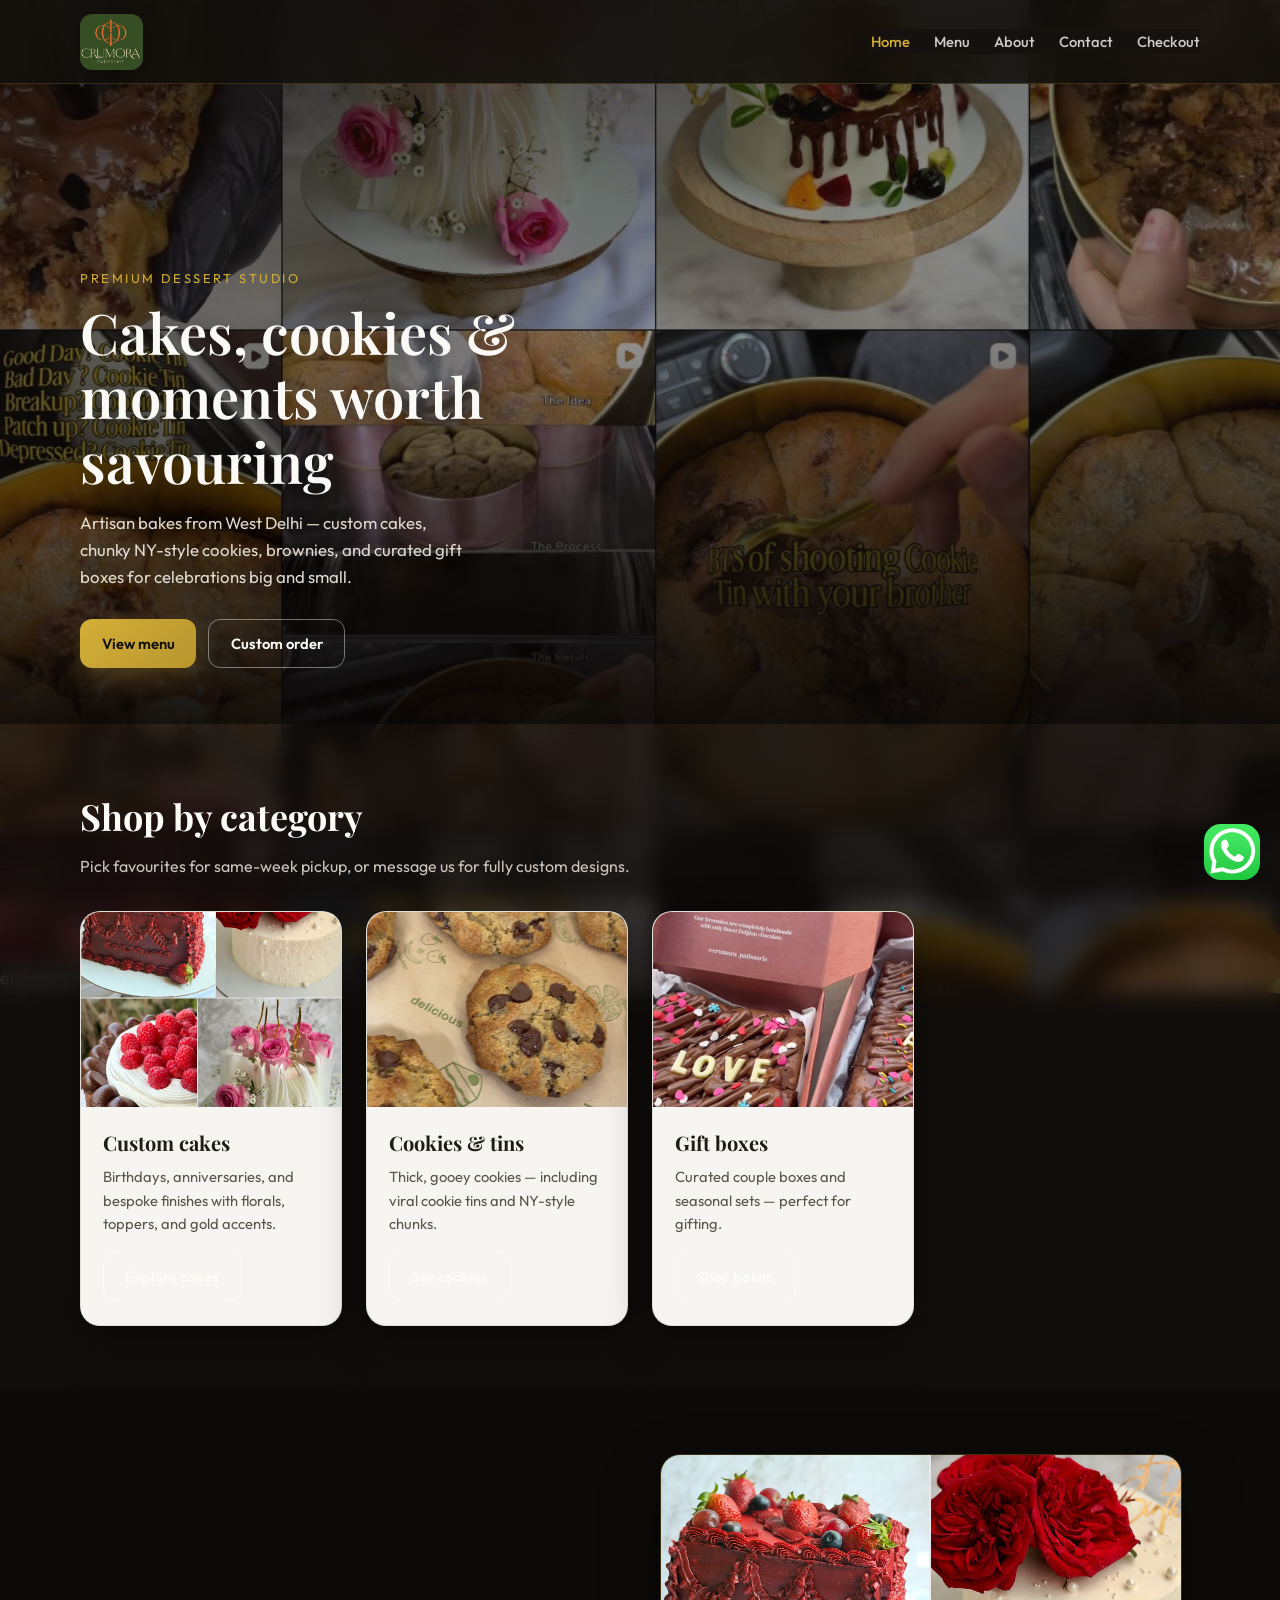
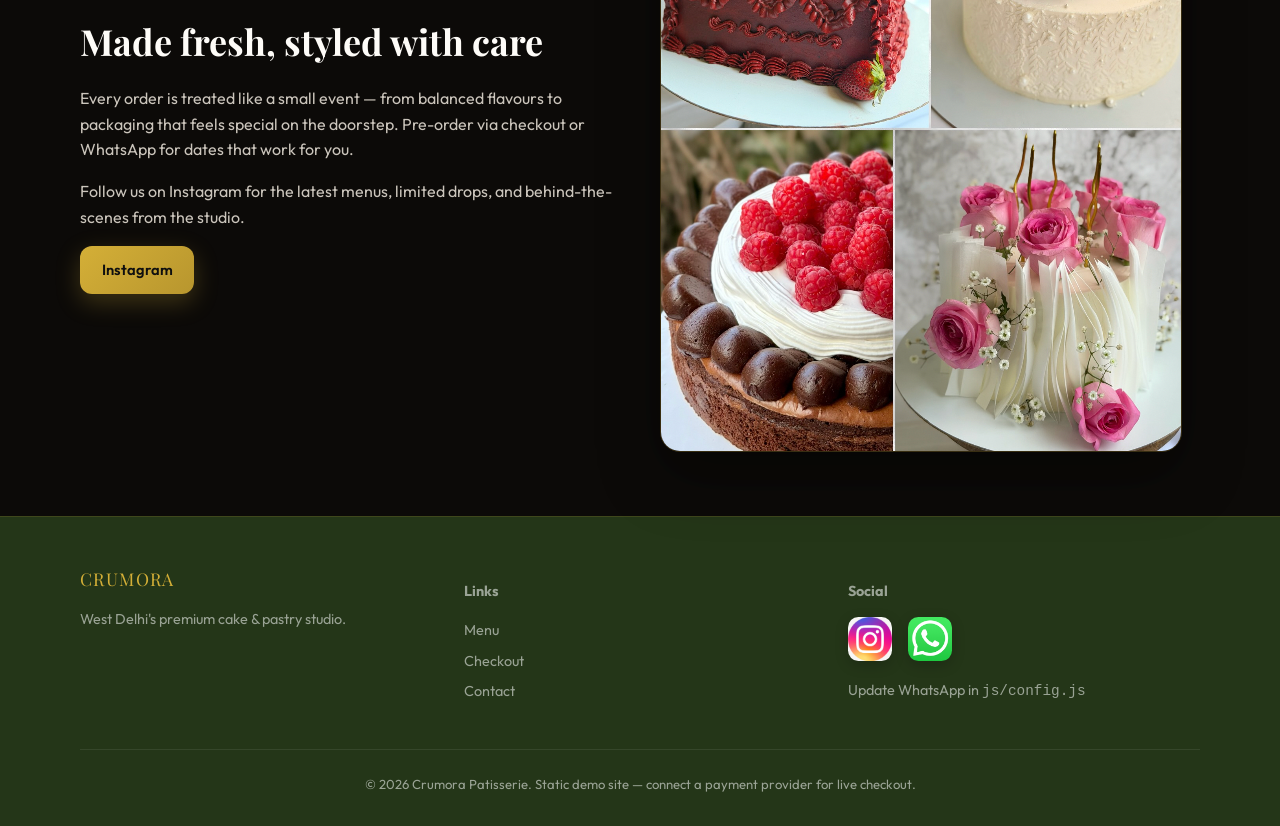
==== index.html @ d4b68cb6 "second commit" ====
<!DOCTYPE html>
<html lang="en">
  <head>
    <meta charset="utf-8" />
    <meta name="viewport" content="width=device-width, initial-scale=1" />
    <title>Crumora Patisserie — Premium cakes &amp; desserts</title>
    <meta
      name="description"
      content="Crumora Patisserie — West Delhi's cake studio. Chunky cookies, brownies, custom cakes, and gift boxes."
    />
    <link rel="preconnect" href="https://fonts.googleapis.com" />
    <link rel="preconnect" href="https://fonts.gstatic.com" crossorigin />
    <link
      href="https://fonts.googleapis.com/css2?family=Outfit:wght@400;500;600;700&family=Playfair+Display:wght@500;600;700&display=swap"
      rel="stylesheet"
    />
    <link rel="stylesheet" href="css/styles.css" />
  </head>
  <body class="page-home">
    <a class="skip-link" href="#main">Skip to content</a>

    <header class="site-header">
      <div class="container header-inner">
        <a class="logo logo--brand" href="index.html"
          ><img src="assets/logo-brand.png" alt="Crumora Patisserie" width="180" height="180"
        /></a>
        <button
          type="button"
          class="nav-toggle"
          data-nav-toggle
          aria-expanded="false"
          aria-controls="site-nav"
        >
          Menu
        </button>
        <nav id="site-nav" class="nav" data-nav aria-label="Main">
          <ul class="nav-list">
            <li><a href="index.html" aria-current="page">Home</a></li>
            <li><a href="menu.html">Menu</a></li>
            <li><a href="about.html">About</a></li>
            <li><a href="contact.html">Contact</a></li>
            <li>
              <a href="payment.html">Checkout <span class="cart-badge" data-cart-count></span></a>
            </li>
          </ul>
        </nav>
      </div>
    </header>

    <main id="main">
      <section class="hero hero-home">
        <div class="hero-bg hero-bg--cookie" aria-hidden="true"></div>
        <div class="container">
          <p class="hero-eyebrow">Premium dessert studio</p>
          <h1>Cakes, cookies &amp; moments worth savouring</h1>
          <p class="hero-lead">
            Artisan bakes from West Delhi — custom cakes, chunky NY-style cookies, brownies, and
            curated gift boxes for celebrations big and small.
          </p>
          <div class="hero-cta">
            <a class="btn btn-primary" href="menu.html">View menu</a>
            <a class="btn btn-ghost" href="contact.html">Custom order</a>
          </div>
        </div>
      </section>

      <section class="section">
        <div class="container">
          <h2 class="section-title">Shop by category</h2>
          <p class="section-intro">
            Pick favourites for same-week pickup, or message us for fully custom designs.
          </p>
          <div class="card-grid">
            <article class="card">
              <img class="card-img" src="assets/category-cakes.png" alt="Custom celebration cakes with berries, roses, and elegant finishes" loading="lazy" />
              <div class="card-body">
                <h3>Custom cakes</h3>
                <p>Birthdays, anniversaries, and bespoke finishes with florals, toppers, and gold accents.</p>
                <a class="btn btn-ghost" href="menu.html#cakes">Explore cakes</a>
              </div>
            </article>
            <article class="card">
              <img class="card-img" src="assets/category-cookies.png" alt="Thick chocolate chip cookies on branded parchment" loading="lazy" />
              <div class="card-body">
                <h3>Cookies &amp; tins</h3>
                <p>Thick, gooey cookies — including viral cookie tins and NY-style chunks.</p>
                <a class="btn btn-ghost" href="menu.html#cookies">See cookies</a>
              </div>
            </article>
            <article class="card">
              <img class="card-img" src="assets/category-gifts.png" alt="Crumora gift boxes with decorated brownies" loading="lazy" />
              <div class="card-body">
                <h3>Gift boxes</h3>
                <p>Curated couple boxes and seasonal sets — perfect for gifting.</p>
                <a class="btn btn-ghost" href="menu.html#gifts">Shop boxes</a>
              </div>
            </article>
          </div>
        </div>
      </section>

      <section class="section section-alt">
        <div class="container split">
          <div>
            <h2 class="section-title">Made fresh, styled with care</h2>
            <div class="prose">
              <p>
                Every order is treated like a small event — from balanced flavours to packaging that
                feels special on the doorstep. Pre-order via checkout or WhatsApp for dates that work
                for you.
              </p>
              <p>
                Follow us on Instagram for the latest menus, limited drops, and behind-the-scenes from
                the studio.
              </p>
            </div>
            <a class="btn btn-primary" href="https://www.instagram.com/crumora_patisserie/" target="_blank" rel="noopener noreferrer">Instagram</a>
          </div>
          <img
            class="split-img"
            src="assets/category-cakes.png"
            alt="Selection of Crumora custom cakes"
            loading="lazy"
          />
        </div>
      </section>
    </main>

    <footer class="site-footer">
      <div class="container footer-grid">
        <div class="footer-col">
          <div class="footer-brand">Crumora</div>
          <p>West Delhi's premium cake &amp; pastry studio.</p>
        </div>
        <div class="footer-col">
          <p><strong>Links</strong></p>
          <a href="menu.html">Menu</a><br />
          <a href="payment.html">Checkout</a><br />
          <a href="contact.html">Contact</a>
        </div>
        <div class="footer-col">
          <p><strong>Social</strong></p>
          <div class="social-row">
            <a
              class="social-icon"
              href="https://www.instagram.com/crumora_patisserie/"
              target="_blank"
              rel="noopener noreferrer"
              aria-label="Instagram"
              ><img src="assets/icon-instagram.png" alt="" width="96" height="96"
            /></a>
            <a class="social-icon" href="#" data-wa-float-footer aria-label="WhatsApp"
              ><img src="assets/icon-whatsapp.png" alt="" width="96" height="96"
            /></a>
          </div>
          <p class="form-hint" style="margin-top: 0.75rem">Update WhatsApp in <code>js/config.js</code></p>
        </div>
      </div>
      <div class="container footer-bottom">
        © <span data-year></span> Crumora Patisserie. Static demo site — connect a payment provider for live checkout.
      </div>
    </footer>

    <a class="wa-float" href="#" data-wa-float aria-label="WhatsApp">
      <img src="assets/icon-whatsapp.png" alt="" width="112" height="112" />
    </a>
    <div class="toast" data-toast role="status" aria-live="polite"></div>

    <script src="js/config.js"></script>
    <script src="js/cart.js"></script>
    <script src="js/main.js"></script>
    <script>
      document.querySelector("[data-year]").textContent = new Date().getFullYear();
      (function () {
        var cfg = window.CRUMORA_CONFIG || {};
        var cc = String(cfg.whatsappCountryCode || "91").replace(/\D/g, "");
        var num = String(cfg.whatsappNumber || "").replace(/\D/g, "");
        var href = "https://wa.me/" + cc + num;
        var f = document.querySelector("[data-wa-float-footer]");
        if (f) f.setAttribute("href", href);
      })();
    </script>
  </body>
</html>
---- css/styles.css ----
/* Crumora Patisserie — static frontend for GitHub Pages */
:root {
  --olive: #354a21;
  --olive-light: #4a6230;
  --olive-dark: #243618;
  --gold: #d4af37;
  --gold-dim: #b8962e;
  --cream: #f5f0e8;
  --ink: #0f0f0f;
  --surface: #161816;
  --surface-2: #1e221c;
  --muted: #9aa395;
  --white: #faf9f6;
  --danger: #c44;
  --radius: 12px;
  --radius-lg: 20px;
  --shadow: 0 18px 50px rgba(0, 0, 0, 0.45);
  --font-serif: "Playfair Display", Georgia, serif;
  --font-sans: "Outfit", system-ui, sans-serif;
}

*,
*::before,
*::after {
  box-sizing: border-box;
}

html {
  scroll-behavior: smooth;
}

body {
  margin: 0;
  font-family: var(--font-sans);
  font-size: 1rem;
  line-height: 1.6;
  color: var(--cream);
  background: var(--ink);
  min-height: 100vh;
}

img {
  max-width: 100%;
  height: auto;
  display: block;
}

a {
  color: var(--gold);
  text-decoration: none;
}

a:hover {
  text-decoration: underline;
}

.skip-link {
  position: absolute;
  left: -9999px;
  top: 0;
  background: var(--gold);
  color: var(--ink);
  padding: 0.5rem 1rem;
  z-index: 9999;
}

.skip-link:focus {
  left: 0;
}

.container {
  width: min(1120px, 92vw);
  margin-inline: auto;
}

/* Header */
.site-header {
  position: sticky;
  top: 0;
  z-index: 100;
  background: linear-gradient(180deg, rgba(15, 15, 15, 0.98), rgba(15, 15, 15, 0.92));
  border-bottom: 1px solid rgba(212, 175, 55, 0.15);
  backdrop-filter: blur(10px);
}

.header-inner {
  display: flex;
  align-items: center;
  justify-content: space-between;
  gap: 1rem;
  padding: 0.85rem 0;
}

.logo {
  font-family: var(--font-serif);
  font-weight: 600;
  font-size: 1.15rem;
  letter-spacing: 0.12em;
  text-transform: uppercase;
  color: var(--cream);
  text-decoration: none;
}

.logo span {
  color: var(--gold);
}

.logo:hover {
  text-decoration: none;
  color: var(--gold);
}

.logo--brand img {
  height: clamp(44px, 9vw, 56px);
  width: auto;
  display: block;
  border-radius: 12px;
  box-shadow: 0 4px 24px rgba(0, 0, 0, 0.35);
}

.logo.logo--brand:hover {
  color: inherit;
}

.logo.logo--brand:hover img {
  opacity: 0.9;
}

.nav-toggle {
  display: none;
  background: transparent;
  border: 1px solid rgba(212, 175, 55, 0.4);
  color: var(--cream);
  padding: 0.45rem 0.65rem;
  border-radius: 8px;
  cursor: pointer;
  font-size: 0.85rem;
}

.nav-list {
  display: flex;
  flex-wrap: wrap;
  align-items: center;
  gap: 0.25rem 1.5rem;
  list-style: none;
  margin: 0;
  padding: 0;
}

.nav-list a {
  color: var(--cream);
  font-size: 0.92rem;
  font-weight: 500;
  text-decoration: none;
  opacity: 0.88;
}

.nav-list a:hover,
.nav-list a[aria-current="page"] {
  color: var(--gold);
  opacity: 1;
  text-decoration: none;
}

.cart-badge {
  display: inline-flex;
  align-items: center;
  justify-content: center;
  min-width: 1.35rem;
  height: 1.35rem;
  padding: 0 0.35rem;
  margin-left: 0.35rem;
  font-size: 0.7rem;
  font-weight: 700;
  background: var(--gold);
  color: var(--ink);
  border-radius: 999px;
  vertical-align: middle;
}

.cart-badge:empty,
.cart-badge[data-count="0"] {
  display: none;
}

@media (max-width: 768px) {
  .nav-toggle {
    display: block;
  }

  .nav {
    position: absolute;
    top: 100%;
    left: 0;
    right: 0;
    background: var(--surface);
    border-bottom: 1px solid rgba(212, 175, 55, 0.12);
    max-height: 0;
    overflow: hidden;
    transition: max-height 0.35s ease;
  }

  .nav.is-open {
    max-height: 320px;
  }

  .nav-list {
    flex-direction: column;
    align-items: stretch;
    padding: 1rem 1.25rem 1.25rem;
    gap: 0;
  }

  .nav-list li {
    border-bottom: 1px solid rgba(255, 255, 255, 0.06);
  }

  .nav-list a {
    display: block;
    padding: 0.75rem 0;
  }
}

/* Hero */
.hero {
  position: relative;
  min-height: min(78vh, 640px);
  display: flex;
  align-items: flex-end;
  padding: 4rem 0 3.5rem;
  overflow: hidden;
}

.hero-bg {
  position: absolute;
  inset: 0;
  background: var(--olive-dark) center / cover no-repeat;
  z-index: 0;
}

.hero-bg::after {
  content: "";
  position: absolute;
  inset: 0;
  background: linear-gradient(
    105deg,
    rgba(15, 15, 15, 0.92) 0%,
    rgba(15, 15, 15, 0.55) 45%,
    rgba(53, 74, 33, 0.35) 100%
  );
}

.hero .container {
  position: relative;
  z-index: 1;
}

.hero-eyebrow {
  font-size: 0.8rem;
  letter-spacing: 0.2em;
  text-transform: uppercase;
  color: var(--gold);
  margin-bottom: 0.75rem;
}

.hero h1 {
  font-family: var(--font-serif);
  font-weight: 600;
  font-size: clamp(2.25rem, 5vw, 3.5rem);
  line-height: 1.15;
  margin: 0 0 1rem;
  color: var(--white);
  max-width: 14ch;
}

.hero-lead {
  font-size: 1.05rem;
  color: var(--muted);
  max-width: 36ch;
  margin-bottom: 1.75rem;
}

.hero-cta {
  display: flex;
  flex-wrap: wrap;
  gap: 0.75rem;
}

/* Buttons */
.btn {
  display: inline-flex;
  align-items: center;
  justify-content: center;
  gap: 0.5rem;
  padding: 0.75rem 1.35rem;
  font-family: var(--font-sans);
  font-size: 0.92rem;
  font-weight: 600;
  border-radius: var(--radius);
  border: none;
  cursor: pointer;
  text-decoration: none;
  transition: transform 0.15s ease, box-shadow 0.15s ease, background 0.15s ease;
}

.btn:hover {
  text-decoration: none;
  transform: translateY(-1px);
}

.btn-primary {
  background: linear-gradient(135deg, var(--gold), var(--gold-dim));
  color: var(--ink);
  box-shadow: 0 8px 24px rgba(212, 175, 55, 0.25);
}

.btn-primary:hover {
  box-shadow: 0 10px 28px rgba(212, 175, 55, 0.35);
}

.btn-ghost {
  background: transparent;
  color: var(--cream);
  border: 1px solid rgba(212, 175, 55, 0.45);
}

.btn-ghost:hover {
  border-color: var(--gold);
  color: var(--gold);
}

.btn-block {
  width: 100%;
}

.btn-with-icon img {
  width: 1.35rem;
  height: 1.35rem;
  flex-shrink: 0;
  border-radius: 0.3rem;
  object-fit: cover;
}

.btn:disabled {
  opacity: 0.5;
  cursor: not-allowed;
  transform: none;
}

/* Sections */
.section {
  padding: 4rem 0;
}

.section-alt {
  background: var(--surface);
}

.section-title {
  font-family: var(--font-serif);
  font-size: clamp(1.75rem, 3vw, 2.25rem);
  margin: 0 0 0.5rem;
  color: var(--white);
}

.section-intro {
  color: var(--muted);
  margin: 0 0 2rem;
  max-width: 50ch;
}

/* Cards grid */
.card-grid {
  display: grid;
  grid-template-columns: repeat(auto-fill, minmax(260px, 1fr));
  gap: 1.5rem;
}

.card {
  background: var(--surface-2);
  border-radius: var(--radius-lg);
  overflow: hidden;
  border: 1px solid rgba(212, 175, 55, 0.1);
  transition: border-color 0.2s ease, transform 0.2s ease;
}

.card:hover {
  border-color: rgba(212, 175, 55, 0.28);
  transform: translateY(-3px);
}

.card-img {
  aspect-ratio: 4 / 3;
  background: var(--olive-dark);
  object-fit: cover;
  width: 100%;
}

.card-body {
  padding: 1.25rem 1.35rem 1.5rem;
}

.card-body h3 {
  font-family: var(--font-serif);
  font-size: 1.25rem;
  margin: 0 0 0.35rem;
  color: var(--white);
}

.card-body p {
  margin: 0 0 1rem;
  font-size: 0.92rem;
  color: var(--muted);
}

.card-footer {
  display: flex;
  align-items: center;
  justify-content: space-between;
  gap: 0.75rem;
  flex-wrap: wrap;
}

.price {
  font-weight: 700;
  color: var(--gold);
  font-size: 1.1rem;
}

/* Split */
.split {
  display: grid;
  grid-template-columns: 1fr 1fr;
  gap: 2.5rem;
  align-items: center;
}

@media (max-width: 860px) {
  .split {
    grid-template-columns: 1fr;
  }
}

.split-img {
  border-radius: var(--radius-lg);
  border: 1px solid rgba(212, 175, 55, 0.15);
  box-shadow: var(--shadow);
}

.prose p {
  color: var(--muted);
}

.prose ul {
  color: var(--muted);
  padding-left: 1.25rem;
}

/* Forms */
.form-group {
  margin-bottom: 1.1rem;
}

.form-group label {
  display: block;
  font-size: 0.85rem;
  font-weight: 600;
  margin-bottom: 0.35rem;
  color: var(--cream);
}

.form-group input,
.form-group textarea,
.form-group select {
  width: 100%;
  padding: 0.65rem 0.85rem;
  font-family: var(--font-sans);
  font-size: 1rem;
  border: 1px solid rgba(212, 175, 55, 0.2);
  border-radius: 8px;
  background: var(--surface-2);
  color: var(--cream);
}

.form-group input:focus,
.form-group textarea:focus,
.form-group select:focus {
  outline: 2px solid var(--gold);
  outline-offset: 2px;
}

.form-row {
  display: grid;
  grid-template-columns: 1fr 1fr;
  gap: 1rem;
}

@media (max-width: 560px) {
  .form-row {
    grid-template-columns: 1fr;
  }
}

.form-hint {
  font-size: 0.8rem;
  color: var(--muted);
  margin-top: 0.35rem;
}

/* Payment layout */
.payment-layout {
  display: grid;
  grid-template-columns: 1fr 340px;
  gap: 2rem;
  align-items: start;
}

@media (max-width: 900px) {
  .payment-layout {
    grid-template-columns: 1fr;
  }
}

.panel {
  background: var(--surface-2);
  border-radius: var(--radius-lg);
  padding: 1.5rem 1.75rem;
  border: 1px solid rgba(212, 175, 55, 0.12);
}

.panel h2 {
  font-family: var(--font-serif);
  font-size: 1.35rem;
  margin: 0 0 1.25rem;
  color: var(--white);
}

.order-line {
  display: flex;
  justify-content: space-between;
  gap: 1rem;
  padding: 0.65rem 0;
  border-bottom: 1px solid rgba(255, 255, 255, 0.06);
  font-size: 0.95rem;
}

.order-line:last-of-type {
  border-bottom: none;
}

.order-total {
  display: flex;
  justify-content: space-between;
  font-weight: 700;
  font-size: 1.15rem;
  margin-top: 1rem;
  padding-top: 1rem;
  border-top: 1px solid rgba(212, 175, 55, 0.25);
  color: var(--gold);
}

.demo-banner {
  background: rgba(212, 175, 55, 0.12);
  border: 1px dashed rgba(212, 175, 55, 0.45);
  border-radius: var(--radius);
  padding: 0.85rem 1rem;
  font-size: 0.88rem;
  color: var(--cream);
  margin-bottom: 1.25rem;
}

/* Footer */
.site-footer {
  background: var(--olive-dark);
  padding: 3rem 0 2rem;
  margin-top: 2rem;
  border-top: 1px solid rgba(212, 175, 55, 0.15);
}

.footer-grid {
  display: grid;
  grid-template-columns: repeat(auto-fit, minmax(200px, 1fr));
  gap: 2rem;
}

.footer-brand {
  font-family: var(--font-serif);
  font-size: 1.1rem;
  letter-spacing: 0.08em;
  text-transform: uppercase;
  color: var(--gold);
  margin-bottom: 0.5rem;
}

.footer-col p,
.footer-col a {
  font-size: 0.9rem;
  color: var(--muted);
}

.footer-col a {
  display: inline-block;
  margin-bottom: 0.35rem;
}

.social-row {
  display: flex;
  gap: 1rem;
  margin-top: 0.75rem;
}

.social-row a {
  display: inline-flex;
  align-items: center;
  justify-content: center;
  width: 2.5rem;
  height: 2.5rem;
  border-radius: 50%;
  background: rgba(212, 175, 55, 0.12);
  color: var(--gold);
  text-decoration: none;
}

.social-row a:hover {
  background: var(--gold);
  color: var(--ink);
}

.social-row a.social-icon {
  width: 2.75rem;
  height: 2.75rem;
  padding: 0;
  border-radius: 0.65rem;
  background: transparent;
  overflow: hidden;
  box-shadow: 0 4px 14px rgba(0, 0, 0, 0.2);
  transition: transform 0.2s ease, box-shadow 0.2s ease;
}

.social-row a.social-icon:hover {
  background: transparent;
  transform: scale(1.06);
  box-shadow: 0 6px 20px rgba(0, 0, 0, 0.28);
}

.social-row a.social-icon img {
  width: 100%;
  height: 100%;
  object-fit: cover;
  display: block;
}

.footer-bottom {
  margin-top: 2rem;
  padding-top: 1.5rem;
  border-top: 1px solid rgba(255, 255, 255, 0.08);
  font-size: 0.82rem;
  color: var(--muted);
  text-align: center;
}

/* WhatsApp float (official-style asset includes green tile) */
.wa-float {
  position: fixed;
  right: 1.25rem;
  bottom: 1.25rem;
  z-index: 200;
  display: flex;
  align-items: center;
  justify-content: center;
  width: auto;
  height: auto;
  padding: 0;
  border-radius: 1.05rem;
  background: transparent;
  color: inherit;
  box-shadow: none;
  text-decoration: none;
  transition: transform 0.2s ease;
  filter: drop-shadow(0 10px 24px rgba(0, 0, 0, 0.35));
}

.wa-float:hover {
  transform: scale(1.06);
  text-decoration: none;
}

.wa-float img {
  width: 3.5rem;
  height: 3.5rem;
  display: block;
  border-radius: 1.05rem;
}

/* Toast / modal */
.toast {
  position: fixed;
  bottom: 5.5rem;
  left: 50%;
  transform: translateX(-50%) translateY(120%);
  background: var(--surface-2);
  color: var(--cream);
  padding: 0.85rem 1.25rem;
  border-radius: var(--radius);
  border: 1px solid rgba(212, 175, 55, 0.3);
  box-shadow: var(--shadow);
  z-index: 300;
  opacity: 0;
  transition: transform 0.35s ease, opacity 0.35s ease;
  max-width: min(90vw, 360px);
  text-align: center;
  font-size: 0.92rem;
}

.toast.is-visible {
  transform: translateX(-50%) translateY(0);
  opacity: 1;
}

.empty-state {
  text-align: center;
  padding: 3rem 1rem;
  color: var(--muted);
}

.empty-state a {
  font-weight: 600;
}

/* Homepage — gooey cookie photo background + brand logo (header) */
html:has(.page-home) {
  background-color: #120f0c;
}

.page-home {
  color: #f5f0e8;
  background-color: #1a1510;
  background-image:
    linear-gradient(
      160deg,
      rgba(12, 9, 7, 0.82) 0%,
      rgba(18, 14, 11, 0.42) 42%,
      rgba(10, 8, 6, 0.78) 100%
    ),
    url("../assets/background-cookie.png");
  background-size: cover;
  background-position: center;
  background-attachment: fixed;
  background-repeat: no-repeat;
}

.page-home .site-header {
  background: rgba(18, 15, 12, 0.88);
  backdrop-filter: blur(14px);
  -webkit-backdrop-filter: blur(14px);
  border-bottom-color: rgba(212, 175, 55, 0.2);
}

.page-home .nav-list a {
  color: rgba(250, 248, 244, 0.92);
}

.page-home .nav-list a:hover,
.page-home .nav-list a[aria-current="page"] {
  color: var(--gold);
}

.page-home .nav-toggle {
  border-color: rgba(212, 175, 55, 0.45);
  color: var(--cream);
}

.page-home .nav {
  background: rgba(22, 18, 15, 0.98);
  border-bottom-color: rgba(212, 175, 55, 0.12);
}

.page-home .nav-list li {
  border-bottom-color: rgba(255, 255, 255, 0.06);
}

.page-home .cart-badge {
  background: var(--gold);
  color: var(--ink);
}

.page-home .hero-home .hero-bg--cookie {
  background: transparent;
}

.page-home .hero-home .hero-bg--cookie::after {
  background: linear-gradient(
    180deg,
    rgba(0, 0, 0, 0.08) 0%,
    transparent 36%,
    rgba(8, 6, 5, 0.88) 100%
  );
}

.page-home .hero-eyebrow {
  color: var(--gold);
}

.page-home .hero h1 {
  color: var(--white);
  text-shadow: 0 2px 28px rgba(0, 0, 0, 0.5);
}

.page-home .hero-lead {
  color: rgba(245, 238, 228, 0.9);
  text-shadow: 0 1px 18px rgba(0, 0, 0, 0.4);
}

.page-home .btn-ghost {
  color: #fefcf8;
  border-color: rgba(255, 255, 255, 0.42);
}

.page-home .btn-ghost:hover {
  border-color: var(--gold);
  color: var(--gold);
}

.page-home .section-title {
  color: #fefcf8;
}

.page-home .section-intro {
  color: rgba(220, 214, 204, 0.92);
}

.page-home .section {
  background: rgba(14, 12, 10, 0.72);
  backdrop-filter: blur(10px);
  -webkit-backdrop-filter: blur(10px);
}

.page-home .section-alt {
  background: rgba(10, 8, 7, 0.78);
  backdrop-filter: blur(10px);
  -webkit-backdrop-filter: blur(10px);
}

.page-home .card {
  background: rgba(255, 253, 249, 0.97);
  border-color: rgba(59, 77, 43, 0.12);
  box-shadow: 0 16px 48px rgba(0, 0, 0, 0.38);
}

.page-home .card:hover {
  border-color: rgba(212, 175, 55, 0.38);
}

.page-home .card-body h3 {
  color: #1f1c17;
}

.page-home .card-body p {
  color: #5a554c;
}

.page-home .prose p,
.page-home .prose ul {
  color: rgba(220, 214, 204, 0.92);
}

.page-home .split-img {
  border-color: rgba(212, 175, 55, 0.22);
  box-shadow: 0 24px 60px rgba(0, 0, 0, 0.45);
}

.page-home .site-footer {
  margin-top: 0;
}
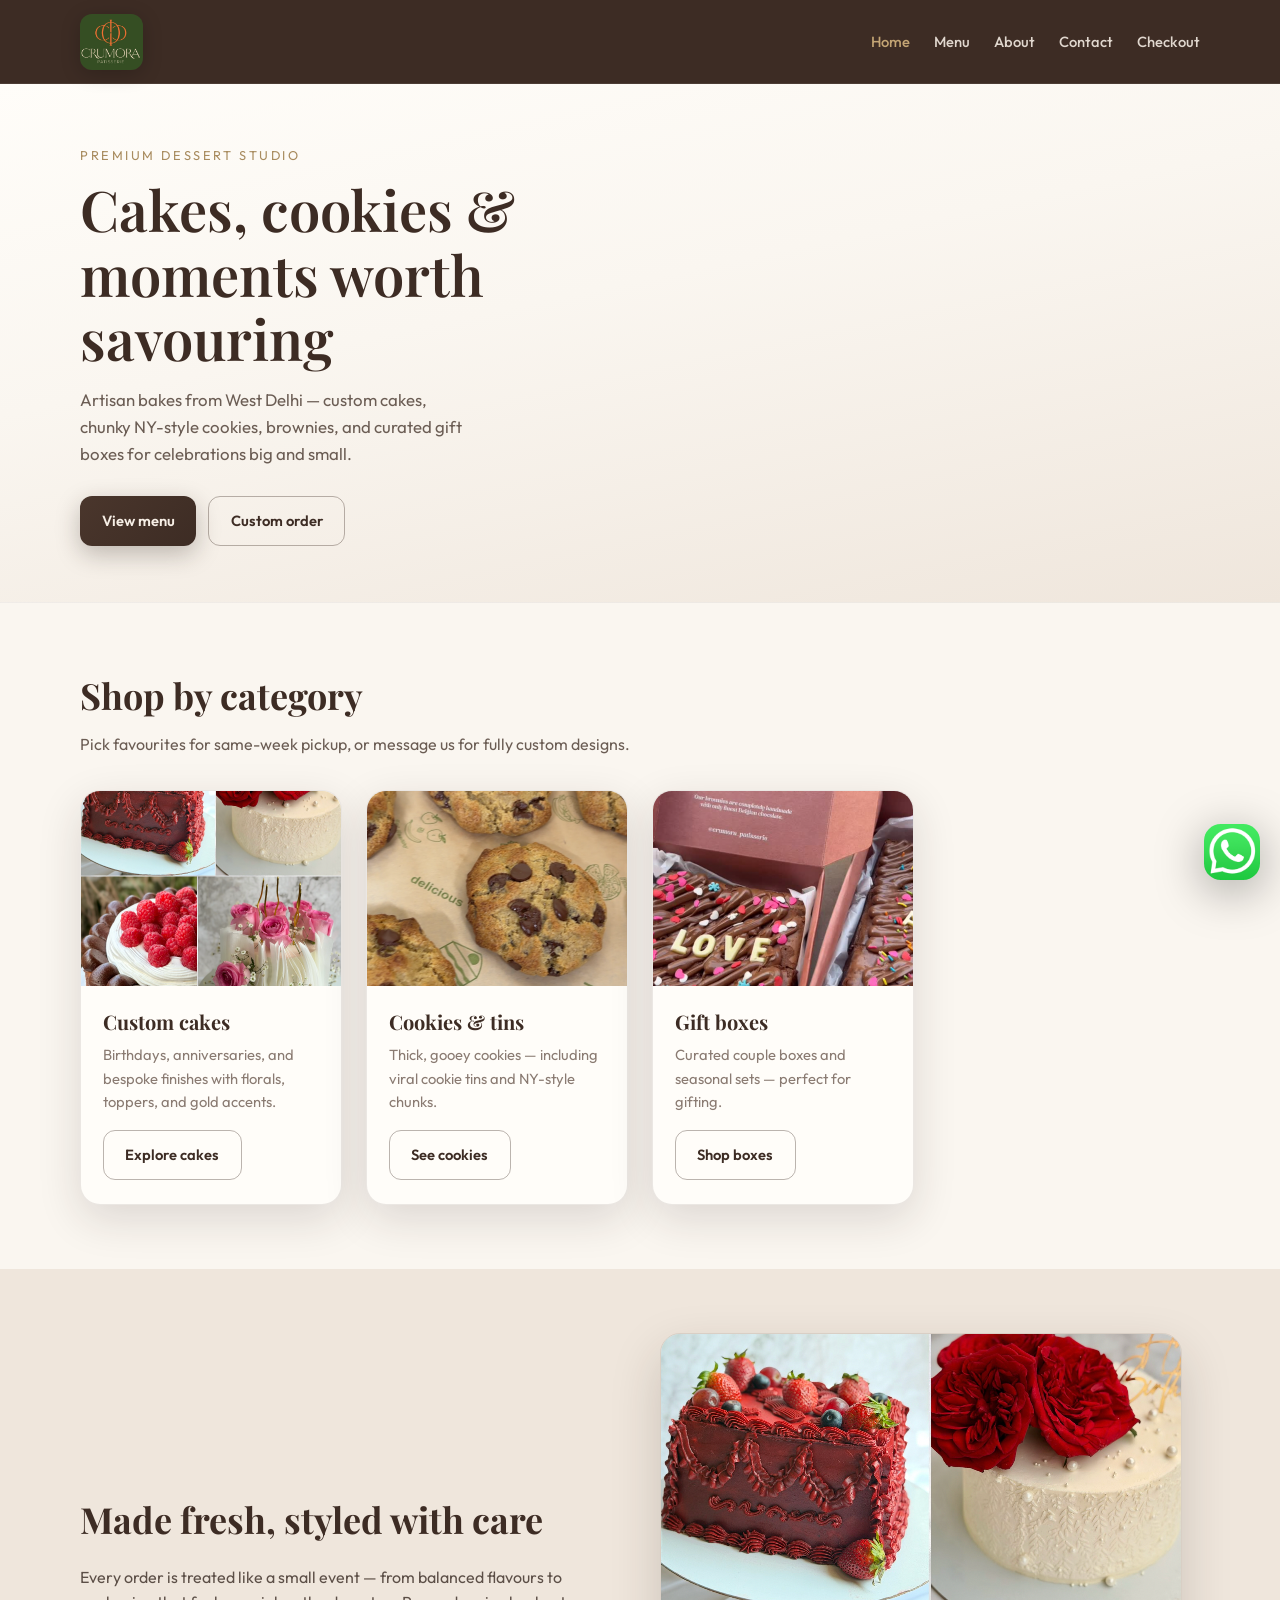
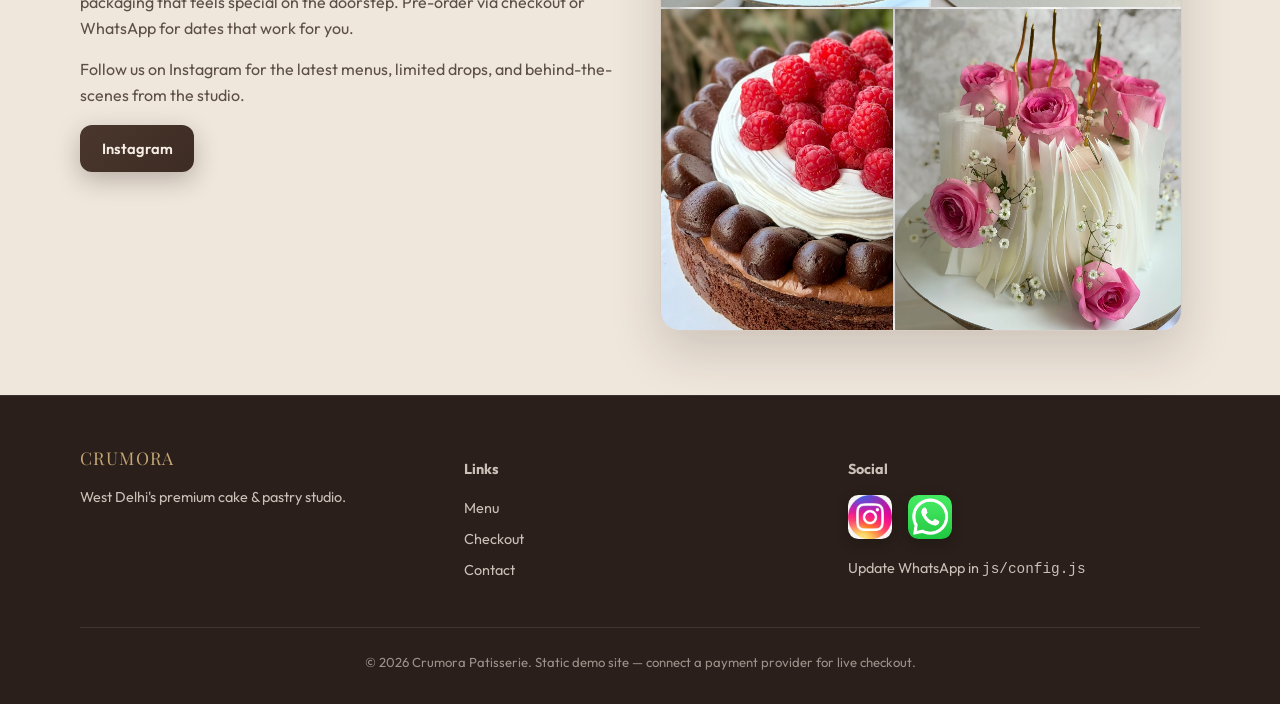
==== commit bbc4ba9a: "3rd commit" ====
--- a/index.html
+++ b/index.html
@@ -48,8 +48,7 @@
     </header>
 
     <main id="main">
-      <section class="hero hero-home">
-        <div class="hero-bg hero-bg--cookie" aria-hidden="true"></div>
+      <section class="hero hero-home hero-home--light">
         <div class="container">
           <p class="hero-eyebrow">Premium dessert studio</p>
           <h1>Cakes, cookies &amp; moments worth savouring</h1>
--- a/css/styles.css
+++ b/css/styles.css
@@ -1,20 +1,28 @@
-/* Crumora Patisserie — static frontend for GitHub Pages */
+/* Crumora Patisserie — organic luxury: chocolate brown, warm cream, muted gold */
 :root {
-  --olive: #354a21;
-  --olive-light: #4a6230;
-  --olive-dark: #243618;
-  --gold: #d4af37;
-  --gold-dim: #b8962e;
-  --cream: #f5f0e8;
-  --ink: #0f0f0f;
-  --surface: #161816;
-  --surface-2: #1e221c;
-  --muted: #9aa395;
-  --white: #faf9f6;
-  --danger: #c44;
+  --chocolate: #3d2c24;
+  --chocolate-deep: #2a1f1a;
+  --chocolate-rich: #4a362c;
+  --cream: #f7efe6;
+  --cream-warm: #faf6f0;
+  --cream-card: #fffdf9;
+  --taupe: #5c4f47;
+  --gold: #c4a574;
+  --gold-dim: #a88b5e;
+  --white: #fffcf7;
+  --ink: #1a1411;
+  --olive: var(--chocolate);
+  --olive-light: #5c483e;
+  --olive-dark: var(--chocolate-deep);
+  --surface: #efe6dc;
+  --surface-2: #e5dbd0;
+  --muted: #6b5d54;
+  --muted-soft: #8a7b72;
+  --danger: #b54a4a;
   --radius: 12px;
   --radius-lg: 20px;
-  --shadow: 0 18px 50px rgba(0, 0, 0, 0.45);
+  --shadow: 0 20px 50px rgba(42, 31, 26, 0.12);
+  --shadow-deep: 0 18px 48px rgba(0, 0, 0, 0.35);
   --font-serif: "Playfair Display", Georgia, serif;
   --font-sans: "Outfit", system-ui, sans-serif;
 }
@@ -34,8 +42,8 @@
   font-family: var(--font-sans);
   font-size: 1rem;
   line-height: 1.6;
-  color: var(--cream);
-  background: var(--ink);
+  color: var(--taupe);
+  background: var(--cream-warm);
   min-height: 100vh;
 }
 
@@ -46,7 +54,7 @@
 }
 
 a {
-  color: var(--gold);
+  color: var(--chocolate-rich);
   text-decoration: none;
 }
 
@@ -58,8 +66,8 @@
   position: absolute;
   left: -9999px;
   top: 0;
-  background: var(--gold);
-  color: var(--ink);
+  background: var(--chocolate);
+  color: var(--cream);
   padding: 0.5rem 1rem;
   z-index: 9999;
 }
@@ -78,8 +86,8 @@
   position: sticky;
   top: 0;
   z-index: 100;
-  background: linear-gradient(180deg, rgba(15, 15, 15, 0.98), rgba(15, 15, 15, 0.92));
-  border-bottom: 1px solid rgba(212, 175, 55, 0.15);
+  background: var(--chocolate);
+  border-bottom: 1px solid rgba(255, 252, 247, 0.08);
   backdrop-filter: blur(10px);
 }
 
@@ -115,7 +123,7 @@
   width: auto;
   display: block;
   border-radius: 12px;
-  box-shadow: 0 4px 24px rgba(0, 0, 0, 0.35);
+  box-shadow: 0 4px 20px rgba(0, 0, 0, 0.2);
 }
 
 .logo.logo--brand:hover {
@@ -129,7 +137,7 @@
 .nav-toggle {
   display: none;
   background: transparent;
-  border: 1px solid rgba(212, 175, 55, 0.4);
+  border: 1px solid rgba(247, 239, 230, 0.35);
   color: var(--cream);
   padding: 0.45rem 0.65rem;
   border-radius: 8px;
@@ -173,7 +181,7 @@
   font-size: 0.7rem;
   font-weight: 700;
   background: var(--gold);
-  color: var(--ink);
+  color: var(--chocolate-deep);
   border-radius: 999px;
   vertical-align: middle;
 }
@@ -193,8 +201,8 @@
     top: 100%;
     left: 0;
     right: 0;
-    background: var(--surface);
-    border-bottom: 1px solid rgba(212, 175, 55, 0.12);
+    background: var(--chocolate-deep);
+    border-bottom: 1px solid rgba(255, 252, 247, 0.08);
     max-height: 0;
     overflow: hidden;
     transition: max-height 0.35s ease;
@@ -212,7 +220,7 @@
   }
 
   .nav-list li {
-    border-bottom: 1px solid rgba(255, 255, 255, 0.06);
+    border-bottom: 1px solid rgba(255, 252, 247, 0.06);
   }
 
   .nav-list a {
@@ -234,7 +242,7 @@
 .hero-bg {
   position: absolute;
   inset: 0;
-  background: var(--olive-dark) center / cover no-repeat;
+  background: var(--chocolate-deep) center / cover no-repeat;
   z-index: 0;
 }
 
@@ -244,9 +252,9 @@
   inset: 0;
   background: linear-gradient(
     105deg,
-    rgba(15, 15, 15, 0.92) 0%,
-    rgba(15, 15, 15, 0.55) 45%,
-    rgba(53, 74, 33, 0.35) 100%
+    rgba(42, 31, 26, 0.9) 0%,
+    rgba(42, 31, 26, 0.5) 45%,
+    rgba(61, 44, 36, 0.35) 100%
   );
 }
 
@@ -275,7 +283,7 @@
 
 .hero-lead {
   font-size: 1.05rem;
-  color: var(--muted);
+  color: rgba(247, 239, 230, 0.82);
   max-width: 36ch;
   margin-bottom: 1.75rem;
 }
@@ -309,24 +317,24 @@
 }
 
 .btn-primary {
-  background: linear-gradient(135deg, var(--gold), var(--gold-dim));
-  color: var(--ink);
-  box-shadow: 0 8px 24px rgba(212, 175, 55, 0.25);
+  background: linear-gradient(135deg, var(--chocolate-rich), var(--chocolate));
+  color: var(--cream);
+  box-shadow: 0 8px 24px rgba(42, 31, 26, 0.28);
 }
 
 .btn-primary:hover {
-  box-shadow: 0 10px 28px rgba(212, 175, 55, 0.35);
+  box-shadow: 0 10px 28px rgba(42, 31, 26, 0.36);
 }
 
 .btn-ghost {
   background: transparent;
-  color: var(--cream);
-  border: 1px solid rgba(212, 175, 55, 0.45);
+  color: var(--chocolate);
+  border: 1px solid rgba(61, 44, 36, 0.35);
 }
 
 .btn-ghost:hover {
-  border-color: var(--gold);
-  color: var(--gold);
+  border-color: var(--gold-dim);
+  color: var(--chocolate-rich);
 }
 
 .btn-block {
@@ -360,7 +368,7 @@
   font-family: var(--font-serif);
   font-size: clamp(1.75rem, 3vw, 2.25rem);
   margin: 0 0 0.5rem;
-  color: var(--white);
+  color: var(--chocolate);
 }
 
 .section-intro {
@@ -377,21 +385,23 @@
 }
 
 .card {
-  background: var(--surface-2);
+  background: var(--cream-card);
   border-radius: var(--radius-lg);
   overflow: hidden;
-  border: 1px solid rgba(212, 175, 55, 0.1);
-  transition: border-color 0.2s ease, transform 0.2s ease;
+  border: 1px solid rgba(61, 44, 36, 0.1);
+  box-shadow: var(--shadow);
+  transition: border-color 0.2s ease, transform 0.2s ease, box-shadow 0.2s ease;
 }
 
 .card:hover {
-  border-color: rgba(212, 175, 55, 0.28);
+  border-color: rgba(196, 165, 116, 0.45);
   transform: translateY(-3px);
+  box-shadow: 0 16px 40px rgba(42, 31, 26, 0.12);
 }
 
 .card-img {
   aspect-ratio: 4 / 3;
-  background: var(--olive-dark);
+  background: var(--surface-2);
   object-fit: cover;
   width: 100%;
 }
@@ -404,13 +414,13 @@
   font-family: var(--font-serif);
   font-size: 1.25rem;
   margin: 0 0 0.35rem;
-  color: var(--white);
+  color: var(--chocolate);
 }
 
 .card-body p {
   margin: 0 0 1rem;
   font-size: 0.92rem;
-  color: var(--muted);
+  color: var(--muted-soft);
 }
 
 .card-footer {
@@ -423,7 +433,7 @@
 
 .price {
   font-weight: 700;
-  color: var(--gold);
+  color: var(--chocolate-rich);
   font-size: 1.1rem;
 }
 
@@ -443,7 +453,7 @@
 
 .split-img {
   border-radius: var(--radius-lg);
-  border: 1px solid rgba(212, 175, 55, 0.15);
+  border: 1px solid rgba(61, 44, 36, 0.12);
   box-shadow: var(--shadow);
 }
 
@@ -466,7 +476,7 @@
   font-size: 0.85rem;
   font-weight: 600;
   margin-bottom: 0.35rem;
-  color: var(--cream);
+  color: var(--chocolate);
 }
 
 .form-group input,
@@ -476,10 +486,10 @@
   padding: 0.65rem 0.85rem;
   font-family: var(--font-sans);
   font-size: 1rem;
-  border: 1px solid rgba(212, 175, 55, 0.2);
+  border: 1px solid rgba(61, 44, 36, 0.18);
   border-radius: 8px;
-  background: var(--surface-2);
-  color: var(--cream);
+  background: var(--white);
+  color: var(--ink);
 }
 
 .form-group input:focus,
@@ -522,17 +532,19 @@
 }
 
 .panel {
-  background: var(--surface-2);
+  background: var(--cream-card);
   border-radius: var(--radius-lg);
   padding: 1.5rem 1.75rem;
-  border: 1px solid rgba(212, 175, 55, 0.12);
+  border: 1px solid rgba(61, 44, 36, 0.1);
+  box-shadow: var(--shadow);
+  color: var(--taupe);
 }
 
 .panel h2 {
   font-family: var(--font-serif);
   font-size: 1.35rem;
   margin: 0 0 1.25rem;
-  color: var(--white);
+  color: var(--chocolate);
 }
 
 .order-line {
@@ -540,7 +552,7 @@
   justify-content: space-between;
   gap: 1rem;
   padding: 0.65rem 0;
-  border-bottom: 1px solid rgba(255, 255, 255, 0.06);
+  border-bottom: 1px solid rgba(61, 44, 36, 0.08);
   font-size: 0.95rem;
 }
 
@@ -555,26 +567,26 @@
   font-size: 1.15rem;
   margin-top: 1rem;
   padding-top: 1rem;
-  border-top: 1px solid rgba(212, 175, 55, 0.25);
-  color: var(--gold);
+  border-top: 1px solid rgba(196, 165, 116, 0.5);
+  color: var(--chocolate-rich);
 }
 
 .demo-banner {
-  background: rgba(212, 175, 55, 0.12);
-  border: 1px dashed rgba(212, 175, 55, 0.45);
+  background: rgba(196, 165, 116, 0.15);
+  border: 1px dashed rgba(61, 44, 36, 0.25);
   border-radius: var(--radius);
   padding: 0.85rem 1rem;
   font-size: 0.88rem;
-  color: var(--cream);
+  color: var(--chocolate);
   margin-bottom: 1.25rem;
 }
 
 /* Footer */
 .site-footer {
-  background: var(--olive-dark);
+  background: var(--chocolate-deep);
   padding: 3rem 0 2rem;
   margin-top: 2rem;
-  border-top: 1px solid rgba(212, 175, 55, 0.15);
+  border-top: 1px solid rgba(255, 252, 247, 0.08);
 }
 
 .footer-grid {
@@ -595,12 +607,16 @@
 .footer-col p,
 .footer-col a {
   font-size: 0.9rem;
-  color: var(--muted);
+  color: rgba(247, 239, 230, 0.78);
 }
 
 .footer-col a {
   display: inline-block;
   margin-bottom: 0.35rem;
+}
+
+.footer-col a:hover {
+  color: var(--gold);
 }
 
 .social-row {
@@ -616,14 +632,14 @@
   width: 2.5rem;
   height: 2.5rem;
   border-radius: 50%;
-  background: rgba(212, 175, 55, 0.12);
+  background: rgba(196, 165, 116, 0.2);
   color: var(--gold);
   text-decoration: none;
 }
 
 .social-row a:hover {
   background: var(--gold);
-  color: var(--ink);
+  color: var(--chocolate-deep);
 }
 
 .social-row a.social-icon {
@@ -653,9 +669,9 @@
 .footer-bottom {
   margin-top: 2rem;
   padding-top: 1.5rem;
-  border-top: 1px solid rgba(255, 255, 255, 0.08);
+  border-top: 1px solid rgba(255, 252, 247, 0.1);
   font-size: 0.82rem;
-  color: var(--muted);
+  color: rgba(247, 239, 230, 0.55);
   text-align: center;
 }
 
@@ -698,11 +714,11 @@
   bottom: 5.5rem;
   left: 50%;
   transform: translateX(-50%) translateY(120%);
-  background: var(--surface-2);
-  color: var(--cream);
+  background: var(--cream-card);
+  color: var(--chocolate);
   padding: 0.85rem 1.25rem;
   border-radius: var(--radius);
-  border: 1px solid rgba(212, 175, 55, 0.3);
+  border: 1px solid rgba(61, 44, 36, 0.12);
   box-shadow: var(--shadow);
   z-index: 300;
   opacity: 0;
@@ -727,146 +743,82 @@
   font-weight: 600;
 }
 
-/* Homepage — gooey cookie photo background + brand logo (header) */
+/* Homepage — light layout (no full-bleed photo background) */
 html:has(.page-home) {
-  background-color: #120f0c;
+  background-color: var(--cream-warm);
 }
 
 .page-home {
-  color: #f5f0e8;
-  background-color: #1a1510;
-  background-image:
-    linear-gradient(
-      160deg,
-      rgba(12, 9, 7, 0.82) 0%,
-      rgba(18, 14, 11, 0.42) 42%,
-      rgba(10, 8, 6, 0.78) 100%
-    ),
-    url("../assets/background-cookie.png");
-  background-size: cover;
-  background-position: center;
-  background-attachment: fixed;
-  background-repeat: no-repeat;
-}
-
-.page-home .site-header {
-  background: rgba(18, 15, 12, 0.88);
-  backdrop-filter: blur(14px);
-  -webkit-backdrop-filter: blur(14px);
-  border-bottom-color: rgba(212, 175, 55, 0.2);
-}
-
-.page-home .nav-list a {
-  color: rgba(250, 248, 244, 0.92);
-}
-
-.page-home .nav-list a:hover,
-.page-home .nav-list a[aria-current="page"] {
-  color: var(--gold);
-}
-
-.page-home .nav-toggle {
-  border-color: rgba(212, 175, 55, 0.45);
-  color: var(--cream);
-}
-
-.page-home .nav {
-  background: rgba(22, 18, 15, 0.98);
-  border-bottom-color: rgba(212, 175, 55, 0.12);
-}
-
-.page-home .nav-list li {
-  border-bottom-color: rgba(255, 255, 255, 0.06);
-}
-
-.page-home .cart-badge {
-  background: var(--gold);
-  color: var(--ink);
-}
-
-.page-home .hero-home .hero-bg--cookie {
+  color: var(--taupe);
+  background: var(--cream-warm);
+}
+
+.page-home .hero-home--light {
+  align-items: flex-start;
+  min-height: min(56vh, 540px);
+  padding-top: 3rem;
+  padding-bottom: 3.5rem;
+  background: linear-gradient(168deg, var(--cream-card) 0%, var(--cream-warm) 42%, var(--surface) 100%);
+  border-bottom: 1px solid rgba(61, 44, 36, 0.08);
+}
+
+.page-home .hero-home--light .hero-eyebrow {
+  color: var(--gold-dim);
+}
+
+.page-home .hero-home--light h1 {
+  color: var(--chocolate);
+  text-shadow: none;
+  max-width: 18ch;
+}
+
+.page-home .hero-home--light .hero-lead {
+  color: var(--muted);
+  text-shadow: none;
+}
+
+.page-home .section-title {
+  color: var(--chocolate);
+}
+
+.page-home .section-intro {
+  color: var(--muted);
+}
+
+.page-home .section {
   background: transparent;
 }
 
-.page-home .hero-home .hero-bg--cookie::after {
-  background: linear-gradient(
-    180deg,
-    rgba(0, 0, 0, 0.08) 0%,
-    transparent 36%,
-    rgba(8, 6, 5, 0.88) 100%
-  );
-}
-
-.page-home .hero-eyebrow {
-  color: var(--gold);
-}
-
-.page-home .hero h1 {
-  color: var(--white);
-  text-shadow: 0 2px 28px rgba(0, 0, 0, 0.5);
-}
-
-.page-home .hero-lead {
-  color: rgba(245, 238, 228, 0.9);
-  text-shadow: 0 1px 18px rgba(0, 0, 0, 0.4);
-}
-
-.page-home .btn-ghost {
-  color: #fefcf8;
-  border-color: rgba(255, 255, 255, 0.42);
-}
-
-.page-home .btn-ghost:hover {
-  border-color: var(--gold);
-  color: var(--gold);
-}
-
-.page-home .section-title {
-  color: #fefcf8;
-}
-
-.page-home .section-intro {
-  color: rgba(220, 214, 204, 0.92);
-}
-
-.page-home .section {
-  background: rgba(14, 12, 10, 0.72);
-  backdrop-filter: blur(10px);
-  -webkit-backdrop-filter: blur(10px);
-}
-
 .page-home .section-alt {
-  background: rgba(10, 8, 7, 0.78);
-  backdrop-filter: blur(10px);
-  -webkit-backdrop-filter: blur(10px);
+  background: var(--surface);
 }
 
 .page-home .card {
-  background: rgba(255, 253, 249, 0.97);
-  border-color: rgba(59, 77, 43, 0.12);
-  box-shadow: 0 16px 48px rgba(0, 0, 0, 0.38);
+  background: var(--cream-card);
+  border-color: rgba(61, 44, 36, 0.1);
+  box-shadow: 0 14px 44px rgba(42, 31, 26, 0.14);
 }
 
 .page-home .card:hover {
-  border-color: rgba(212, 175, 55, 0.38);
+  border-color: rgba(196, 165, 116, 0.5);
 }
 
 .page-home .card-body h3 {
-  color: #1f1c17;
+  color: var(--chocolate);
 }
 
 .page-home .card-body p {
-  color: #5a554c;
+  color: var(--muted-soft);
 }
 
 .page-home .prose p,
 .page-home .prose ul {
-  color: rgba(220, 214, 204, 0.92);
+  color: var(--taupe);
 }
 
 .page-home .split-img {
-  border-color: rgba(212, 175, 55, 0.22);
-  box-shadow: 0 24px 60px rgba(0, 0, 0, 0.45);
+  border-color: rgba(61, 44, 36, 0.12);
+  box-shadow: 0 20px 50px rgba(42, 31, 26, 0.18);
 }
 
 .page-home .site-footer {
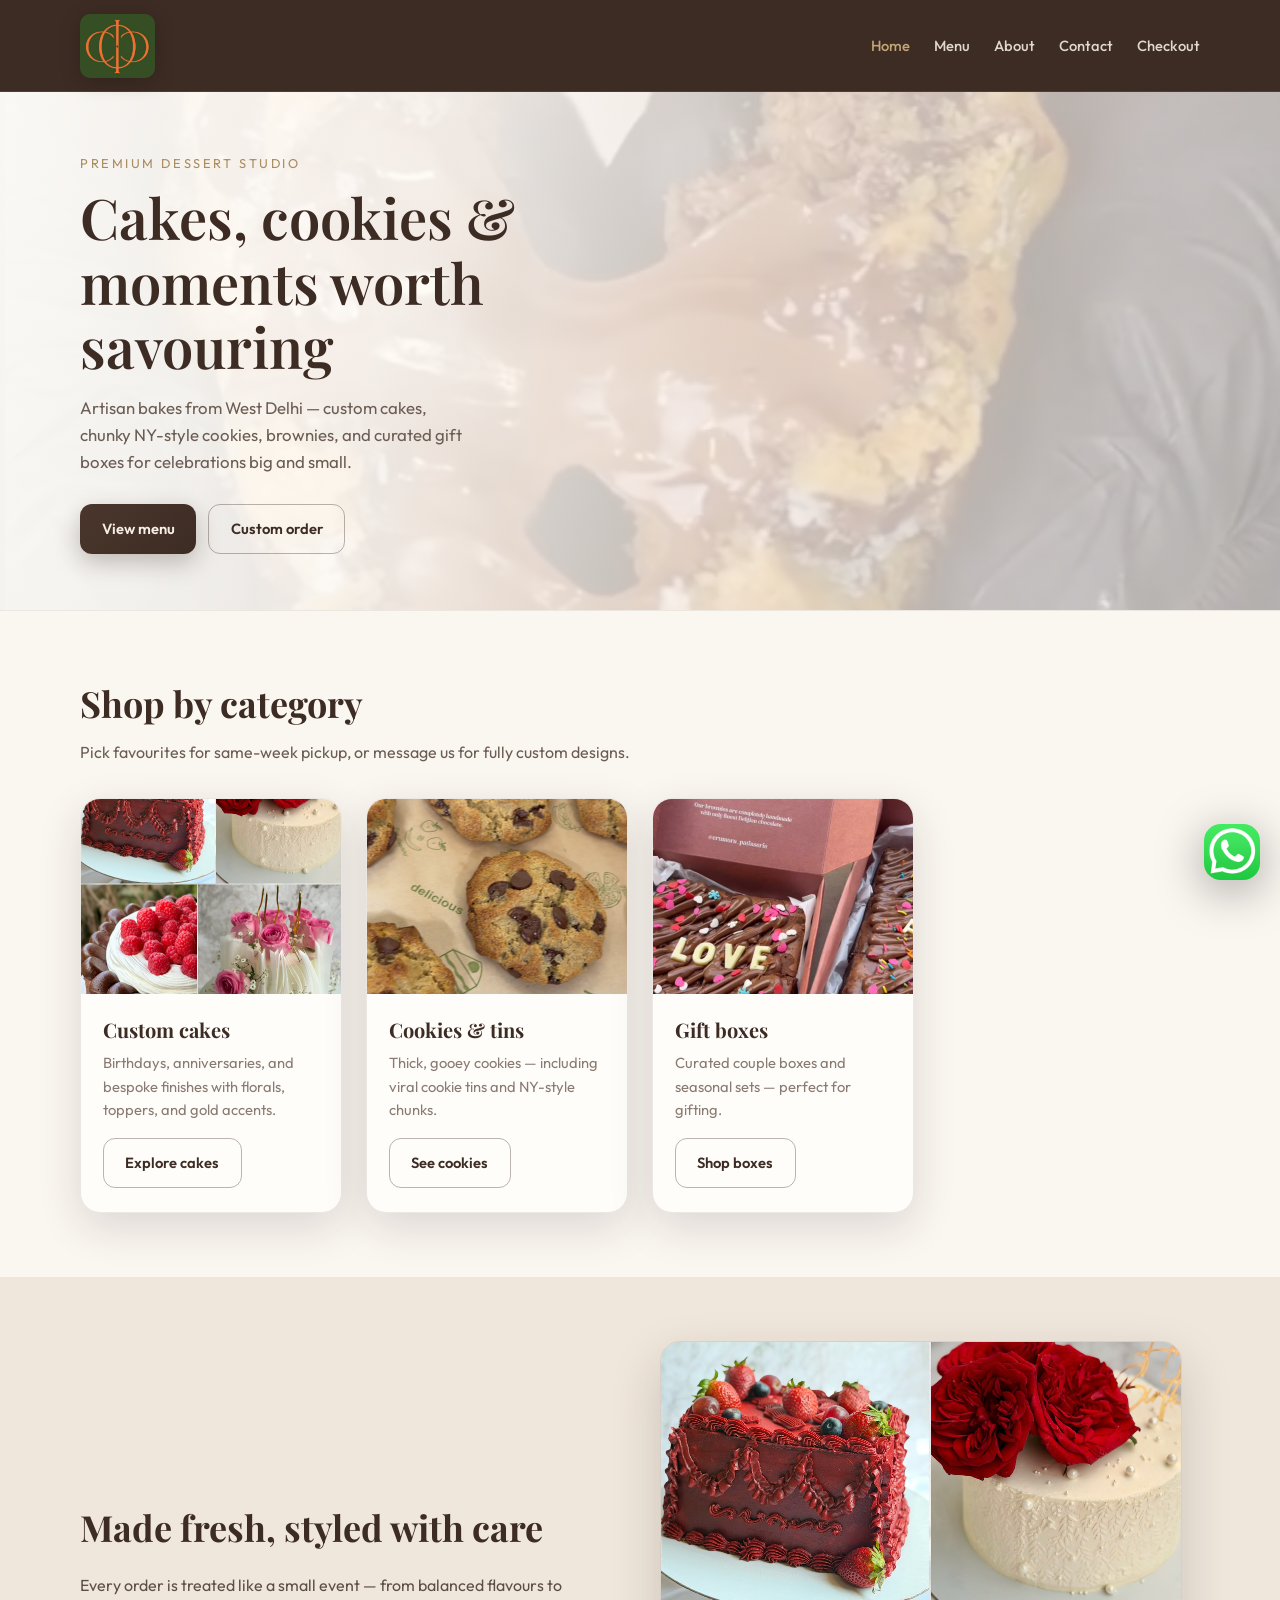
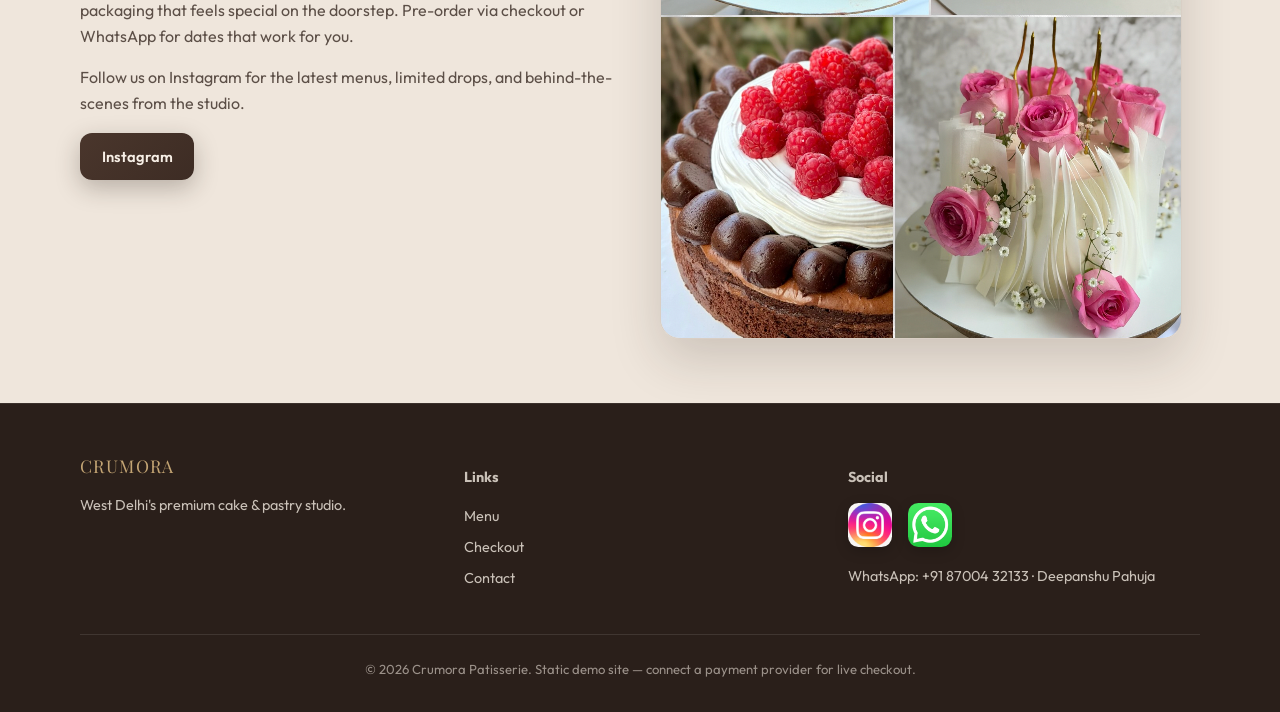
==== commit d7337d12: "whatsapp number added" ====
--- a/index.html
+++ b/index.html
@@ -152,7 +152,7 @@
               ><img src="assets/icon-whatsapp.png" alt="" width="96" height="96"
             /></a>
           </div>
-          <p class="form-hint" style="margin-top: 0.75rem">Update WhatsApp in <code>js/config.js</code></p>
+          <p class="form-hint" style="margin-top: 0.75rem">WhatsApp: +91 87004 32133 · Deepanshu Pahuja</p>
         </div>
       </div>
       <div class="container footer-bottom">
--- a/css/styles.css
+++ b/css/styles.css
@@ -119,11 +119,11 @@
 }
 
 .logo--brand img {
-  height: clamp(44px, 9vw, 56px);
+  height: clamp(48px, 10vw, 64px);
   width: auto;
   display: block;
-  border-radius: 12px;
-  box-shadow: 0 4px 20px rgba(0, 0, 0, 0.2);
+  border-radius: 10px;
+  box-shadow: 0 4px 20px rgba(0, 0, 0, 0.22);
 }
 
 .logo.logo--brand:hover {
@@ -754,12 +754,46 @@
 }
 
 .page-home .hero-home--light {
+  position: relative;
+  isolation: isolate;
+  overflow: hidden;
   align-items: flex-start;
   min-height: min(56vh, 540px);
   padding-top: 3rem;
   padding-bottom: 3.5rem;
-  background: linear-gradient(168deg, var(--cream-card) 0%, var(--cream-warm) 42%, var(--surface) 100%);
+  background: var(--cream-warm);
   border-bottom: 1px solid rgba(61, 44, 36, 0.08);
+}
+
+/* Single full-bleed cookie photo — cover entire hero bar */
+.page-home .hero-home--light::before {
+  content: "";
+  position: absolute;
+  inset: 0;
+  background: url("../assets/hero-bar-bg.png") center center / cover no-repeat;
+  opacity: 0.38;
+  pointer-events: none;
+  z-index: 0;
+}
+
+.page-home .hero-home--light::after {
+  content: "";
+  position: absolute;
+  inset: 0;
+  background: linear-gradient(
+    105deg,
+    rgba(255, 253, 249, 0.94) 0%,
+    rgba(255, 253, 249, 0.78) 32%,
+    rgba(247, 239, 230, 0.45) 55%,
+    rgba(247, 239, 230, 0.12) 100%
+  );
+  pointer-events: none;
+  z-index: 1;
+}
+
+.page-home .hero-home--light .container {
+  position: relative;
+  z-index: 2;
 }
 
 .page-home .hero-home--light .hero-eyebrow {
